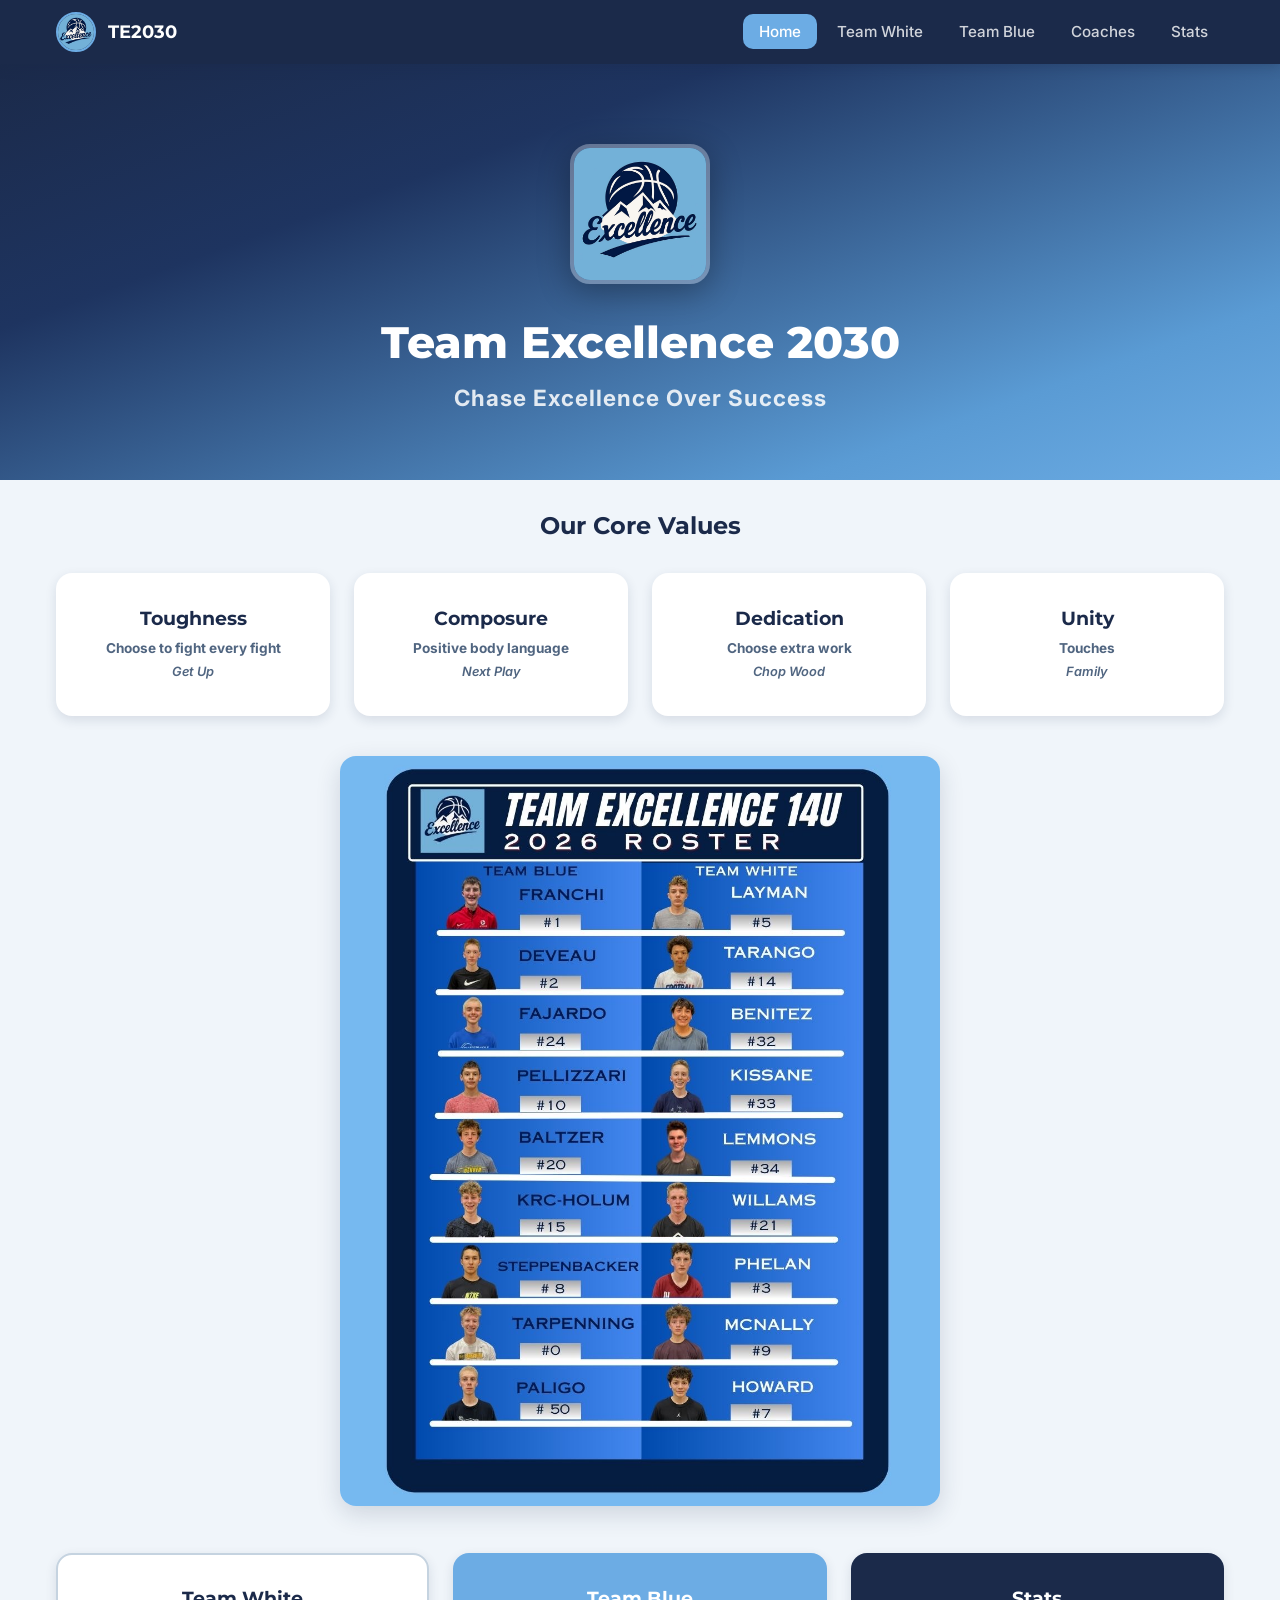
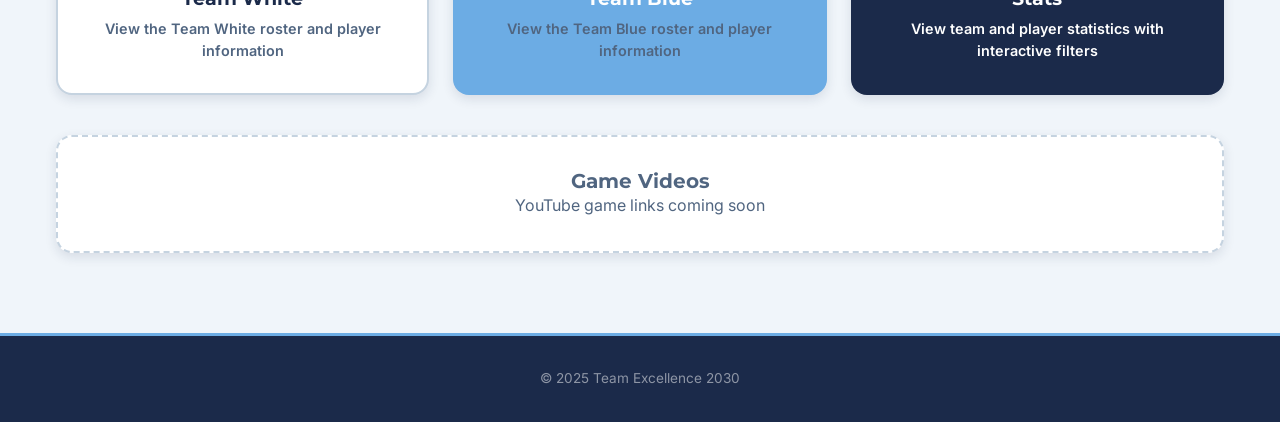
==== index.html @ e5146132 "Initial commit: TE2030 basketball website Static site with team rosters, coach bios, interactive sta" ====
<!DOCTYPE html>
<html lang="en">
<head>
  <meta charset="UTF-8">
  <meta name="viewport" content="width=device-width, initial-scale=1.0">
  <title>Team Excellence 2030</title>
  <link rel="preconnect" href="https://fonts.googleapis.com">
  <link rel="preconnect" href="https://fonts.gstatic.com" crossorigin>
  <link href="https://fonts.googleapis.com/css2?family=Inter:wght@400;500;600&family=Montserrat:wght@600;700;800&display=swap" rel="stylesheet">
  <link rel="stylesheet" href="css/styles.css">
</head>
<body>

  <nav class="navbar">
    <div class="nav-container">
      <a href="index.html" class="nav-brand">
        <img src="assets/images/logo-te.jpg" alt="TE2030 Logo">
        <span>TE2030</span>
      </a>
      <button class="nav-toggle" aria-label="Toggle navigation" aria-expanded="false">&#9776;</button>
      <ul class="nav-links">
        <li><a href="index.html" class="active">Home</a></li>
        <li><a href="team-white.html">Team White</a></li>
        <li><a href="team-blue.html">Team Blue</a></li>
        <li><a href="coaches.html">Coaches</a></li>
        <li><a href="stats.html">Stats</a></li>
      </ul>
    </div>
  </nav>

  <section class="hero">
    <img src="assets/images/logo-te.jpg" alt="Team Excellence 2030 Logo" class="hero-logo">
    <h1>Team Excellence 2030</h1>
    <p style="font-size: 1.4rem; font-weight: 700; letter-spacing: 1px; margin-top: 0.75rem;">Chase Excellence Over Success</p>
  </section>

  <div class="container">

    <!-- Core Values -->
    <section style="margin-bottom: 2.5rem;">
      <h2 style="text-align: center; margin-bottom: 1.25rem;">Our Core Values</h2>
      <div class="card-grid" style="grid-template-columns: repeat(4, 1fr);">
        <div class="card" style="">
          <h3>Toughness</h3>
          <p style="font-size: 0.85rem;"><strong>Choose to fight every fight</strong></p>
          <p style="font-size: 0.8rem; font-style: italic; margin-top: 0.25rem;">Get Up</p>
        </div>
        <div class="card" style="">
          <h3>Composure</h3>
          <p style="font-size: 0.85rem;"><strong>Positive body language</strong></p>
          <p style="font-size: 0.8rem; font-style: italic; margin-top: 0.25rem;">Next Play</p>
        </div>
        <div class="card" style="">
          <h3>Dedication</h3>
          <p style="font-size: 0.85rem;"><strong>Choose extra work</strong></p>
          <p style="font-size: 0.8rem; font-style: italic; margin-top: 0.25rem;">Chop Wood</p>
        </div>
        <div class="card" style="">
          <h3>Unity</h3>
          <p style="font-size: 0.85rem;"><strong>Touches</strong></p>
          <p style="font-size: 0.8rem; font-style: italic; margin-top: 0.25rem;">Family</p>
        </div>
      </div>
    </section>

    <!-- Team Roster Photo -->
    <section style="text-align: center; margin-bottom: 2.5rem;">
      <img src="assets/images/roster-photo.jpeg" alt="Team Excellence 2030 Roster" style="max-width: 600px; width: 100%; border-radius: var(--radius-lg); box-shadow: var(--shadow-lg);">
    </section>

    <!-- Navigation Cards -->
    <div class="card-grid">
      <a href="team-white.html" class="card card-white">
        <h3>Team White</h3>
        <p>View the Team White roster and player information</p>
      </a>
      <a href="team-blue.html" class="card card-blue">
        <h3>Team Blue</h3>
        <p>View the Team Blue roster and player information</p>
      </a>
      <a href="stats.html" class="card card-stats">
        <h3>Stats</h3>
        <p>View team and player statistics with interactive filters</p>
      </a>
    </div>

    <div class="coming-soon" style="margin-top: 2.5rem;">
      <h3>Game Videos</h3>
      <p>YouTube game links coming soon</p>
    </div>
  </div>

  <footer class="footer">
    &copy; 2025 Team Excellence 2030
  </footer>

  <script src="js/main.js"></script>
</body>
</html>
---- css/styles.css ----
/* ===== CSS Variables ===== */
:root {
  --carolina-blue: #6CACE4;
  --carolina-dark: #5A9BD4;
  --carolina-light: #8FC4ED;
  --navy: #1B2A4A;
  --navy-light: #243a5e;
  --white: #FFFFFF;
  --off-white: #F0F5FA;
  --light-blue: #E1F0FB;
  --ice-blue: #D0E8F7;
  --text-dark: #1B2A4A;
  --text-muted: #506580;
  --border: #C5D3E0;
  --shadow-sm: 0 1px 3px rgba(27, 42, 74, 0.08);
  --shadow: 0 4px 12px rgba(27, 42, 74, 0.12);
  --shadow-lg: 0 8px 24px rgba(27, 42, 74, 0.16);
  --shadow-xl: 0 12px 40px rgba(27, 42, 74, 0.20);
  --radius: 10px;
  --radius-lg: 16px;
  --nav-height: 64px;
}

/* ===== Reset ===== */
*, *::before, *::after {
  box-sizing: border-box;
  margin: 0;
  padding: 0;
}

/* ===== Typography ===== */
body {
  font-family: 'Inter', sans-serif;
  color: var(--text-dark);
  background: var(--off-white);
  line-height: 1.6;
  min-height: 100vh;
}

h1, h2, h3, h4 {
  font-family: 'Montserrat', sans-serif;
  font-weight: 700;
  line-height: 1.2;
}

h1 { font-size: 2rem; }
h2 { font-size: 1.5rem; }
h3 { font-size: 1.25rem; }

a {
  color: var(--carolina-blue);
  text-decoration: none;
}
a:hover { text-decoration: underline; }

/* ===== Navigation ===== */
.navbar {
  background: var(--navy);
  position: sticky;
  top: 0;
  z-index: 100;
  box-shadow: 0 2px 12px rgba(27, 42, 74, 0.3);
}

.nav-container {
  max-width: 1200px;
  margin: 0 auto;
  padding: 0 1rem;
  display: flex;
  align-items: center;
  justify-content: space-between;
  height: var(--nav-height);
}

.nav-brand {
  display: flex;
  align-items: center;
  gap: 0.75rem;
  color: var(--white);
  font-family: 'Montserrat', sans-serif;
  font-weight: 700;
  font-size: 1.1rem;
  text-decoration: none;
}

.nav-brand img {
  height: 40px;
  width: 40px;
  border-radius: 50%;
  object-fit: cover;
  border: 2px solid var(--carolina-blue);
}

.nav-links {
  display: flex;
  list-style: none;
  gap: 0.25rem;
}

.nav-links a {
  color: rgba(255, 255, 255, 0.8);
  padding: 0.5rem 1rem;
  border-radius: var(--radius);
  font-weight: 500;
  font-size: 0.95rem;
  transition: background 0.2s, color 0.2s;
  text-decoration: none;
}

.nav-links a:hover {
  background: rgba(108, 172, 228, 0.2);
  color: var(--white);
}

.nav-links a.active {
  background: var(--carolina-blue);
  color: var(--white);
}

.nav-toggle {
  display: none;
  background: none;
  border: none;
  color: var(--white);
  font-size: 1.5rem;
  cursor: pointer;
  padding: 0.5rem;
  line-height: 1;
}

/* ===== Layout ===== */
.container {
  max-width: 1200px;
  margin: 0 auto;
  padding: 2rem 1rem;
}

.page-header {
  text-align: center;
  padding: 3rem 1rem;
  background: linear-gradient(135deg, var(--navy) 0%, var(--navy-light) 40%, var(--carolina-dark) 100%);
  color: var(--white);
}


.page-header h1 {
  margin-bottom: 0.5rem;
}

.page-header p {
  color: rgba(255, 255, 255, 0.8);
  font-size: 1.1rem;
}

/* ===== Hero Section ===== */
.hero {
  text-align: center;
  padding: 5rem 1rem 4rem;
  background: linear-gradient(160deg, var(--navy) 0%, #1e3460 30%, var(--carolina-dark) 80%, var(--carolina-blue) 100%);
  color: var(--white);
}


.hero-logo {
  width: 140px;
  height: 140px;
  border-radius: 20px;
  object-fit: cover;
  border: 4px solid rgba(255, 255, 255, 0.3);
  margin-bottom: 1.5rem;
  box-shadow: 0 8px 32px rgba(0, 0, 0, 0.3);
}

.hero h1 {
  font-size: 2.75rem;
  margin-bottom: 0.5rem;
  font-weight: 800;
}

.hero p {
  font-size: 1.25rem;
  color: rgba(255, 255, 255, 0.85);
  max-width: 600px;
  margin: 0 auto;
  font-weight: 500;
  letter-spacing: 0.5px;
}

/* ===== Cards ===== */
.card-grid {
  display: grid;
  grid-template-columns: repeat(auto-fit, minmax(280px, 1fr));
  gap: 1.5rem;
  margin-top: 2rem;
}

.card {
  background: var(--white);
  border-radius: var(--radius-lg);
  box-shadow: var(--shadow);
  padding: 2rem 1.5rem;
  text-align: center;
  transition: transform 0.25s, box-shadow 0.25s;
  text-decoration: none;
  color: var(--text-dark);
  display: block;
  border: 2px solid transparent;
  position: relative;
  overflow: hidden;
}


.card:hover {
  transform: translateY(-6px);
  box-shadow: var(--shadow-xl);
  border-color: var(--carolina-blue);
  text-decoration: none;
}


.card-white {
  background: var(--white);
  border-color: var(--border);
}

.card-blue {
  background: var(--carolina-blue);
  color: var(--white);
}

.card-blue p {
  color: rgba(255, 255, 255, 0.85);
}

.card-stats {
  background: var(--navy);
  color: var(--white);
}

.card-stats p {
  color: #FFFFFF !important;
  font-weight: 600;
}

.card h3 {
  margin-bottom: 0.5rem;
  font-size: 1.2rem;
}

.card p {
  color: var(--text-muted);
  font-size: 0.9rem;
  line-height: 1.5;
  font-weight: 600;
}

/* ===== Tables ===== */
.table-wrapper {
  overflow-x: auto;
  -webkit-overflow-scrolling: touch;
  background: var(--white);
  border-radius: var(--radius-lg);
  box-shadow: var(--shadow);
  border: 1px solid var(--border);
}

table {
  width: 100%;
  border-collapse: collapse;
  font-size: 0.8rem;
  white-space: nowrap;
}

thead {
  background: linear-gradient(135deg, var(--navy) 0%, var(--navy-light) 100%);
  color: var(--white);
}

th {
  padding: 0.5rem 0.35rem;
  text-align: center;
  font-weight: 600;
  font-size: 0.7rem;
  text-transform: uppercase;
  letter-spacing: 0.3px;
  cursor: pointer;
  user-select: none;
  position: relative;
}

th:hover {
  background: rgba(108, 172, 228, 0.15);
}

th .sort-arrow {
  margin-left: 4px;
  font-size: 0.7rem;
  opacity: 0.5;
}

th.sort-active .sort-arrow {
  opacity: 1;
}

td {
  padding: 0.4rem 0.3rem;
  text-align: center;
  border-bottom: 1px solid var(--border);
}

/* Player name column - left aligned and sticky */
th:nth-child(2),
td:nth-child(2) {
  text-align: left;
  position: sticky;
  left: 0;
  z-index: 1;
}

th:nth-child(2) {
  z-index: 2;
}

td:nth-child(2) {
  background: inherit;
}

tbody tr:nth-child(even) {
  background: var(--light-blue);
}

tbody tr:hover {
  background: var(--ice-blue);
}

/* ===== Roster Table ===== */
.roster-table th:first-child,
.roster-table td:first-child {
  width: 60px;
}

.roster-table td:nth-child(2) {
  position: static;
}

/* ===== Team Page Header ===== */
.team-header-white {
  background: linear-gradient(135deg, var(--light-blue) 0%, var(--ice-blue) 50%, #c5dff0 100%);
  color: var(--navy);
}

.team-header-blue {
  background: linear-gradient(135deg, var(--navy) 0%, #1e3460 40%, var(--carolina-dark) 100%);
  color: var(--white);
}

.team-header-blue p {
  color: rgba(255, 255, 255, 0.8);
}

.team-header-white p {
  color: var(--text-muted);
}

/* ===== Stats Page ===== */
.stats-controls {
  display: flex;
  flex-wrap: wrap;
  gap: 1rem;
  align-items: center;
  margin-bottom: 1.5rem;
}

.tab-group {
  display: flex;
  border-radius: var(--radius);
  overflow: hidden;
  border: 2px solid var(--carolina-blue);
}

.tab-btn {
  padding: 0.6rem 1.5rem;
  border: none;
  background: var(--white);
  color: var(--navy);
  font-weight: 600;
  font-size: 0.9rem;
  cursor: pointer;
  transition: background 0.2s, color 0.2s;
  font-family: 'Montserrat', sans-serif;
}

.tab-btn.active {
  background: var(--carolina-blue);
  color: var(--white);
}

.tab-btn:hover:not(.active) {
  background: var(--light-blue);
}

.filter-select {
  padding: 0.6rem 1rem;
  border: 2px solid var(--border);
  border-radius: var(--radius);
  font-size: 0.9rem;
  font-family: 'Inter', sans-serif;
  background: var(--white);
  color: var(--text-dark);
  min-width: 200px;
  transition: border-color 0.2s;
}

.filter-select:focus {
  outline: none;
  border-color: var(--carolina-blue);
}

.btn {
  display: inline-block;
  padding: 0.65rem 1.5rem;
  border: none;
  border-radius: var(--radius);
  font-weight: 600;
  font-size: 0.9rem;
  cursor: pointer;
  font-family: 'Montserrat', sans-serif;
  text-decoration: none;
  transition: all 0.2s;
}

.btn:hover {
  text-decoration: none;
}

.btn:active {
  transform: scale(0.98);
}

.btn-primary {
  background: linear-gradient(135deg, var(--carolina-blue) 0%, var(--carolina-dark) 100%);
  color: var(--white);
  box-shadow: 0 2px 8px rgba(108, 172, 228, 0.4);
}

.btn-primary:hover {
  background: linear-gradient(135deg, var(--carolina-dark) 0%, #4a8bc4 100%);
  color: var(--white);
  box-shadow: 0 4px 12px rgba(108, 172, 228, 0.5);
}

.btn-navy {
  background: linear-gradient(135deg, var(--navy) 0%, var(--navy-light) 100%);
  color: var(--white);
  box-shadow: 0 2px 8px rgba(27, 42, 74, 0.3);
}

.btn-navy:hover {
  background: linear-gradient(135deg, var(--navy-light) 0%, #2e4e78 100%);
  color: var(--white);
  box-shadow: 0 4px 12px rgba(27, 42, 74, 0.4);
}

.btn-danger {
  background: #e74c3c;
  color: var(--white);
}

.btn-danger:hover {
  background: #c0392b;
}

.team-summary {
  display: grid;
  grid-template-columns: repeat(auto-fit, minmax(140px, 1fr));
  gap: 1rem;
  margin-bottom: 1.5rem;
}

.summary-card {
  background: var(--white);
  border-radius: var(--radius-lg);
  padding: 1.25rem;
  text-align: center;
  box-shadow: var(--shadow);
  border: 1px solid var(--border);
}

.summary-card .label {
  font-size: 0.8rem;
  color: var(--text-muted);
  text-transform: uppercase;
  letter-spacing: 0.5px;
  margin-bottom: 0.25rem;
}

.summary-card .value {
  font-size: 1.5rem;
  font-weight: 700;
  font-family: 'Montserrat', sans-serif;
  color: var(--navy);
}

.guest-badge {
  display: inline-block;
  background: var(--carolina-blue);
  color: var(--white);
  font-size: 0.65rem;
  font-weight: 700;
  padding: 0.1rem 0.35rem;
  border-radius: 3px;
  margin-left: 0.35rem;
  vertical-align: middle;
}

.stats-actions {
  display: flex;
  justify-content: flex-end;
  margin-bottom: 1rem;
}

.no-data-message {
  text-align: center;
  padding: 3rem 1rem;
  color: var(--text-muted);
  font-size: 1.1rem;
}

/* ===== Stat Entry Page ===== */
.password-overlay {
  position: fixed;
  inset: 0;
  background: linear-gradient(135deg, rgba(27, 42, 74, 0.92) 0%, rgba(108, 172, 228, 0.85) 100%);
  display: flex;
  align-items: center;
  justify-content: center;
  z-index: 1000;
}

.password-modal {
  background: var(--white);
  border-radius: var(--radius-lg);
  padding: 2.5rem;
  max-width: 400px;
  width: 90%;
  text-align: center;
  box-shadow: var(--shadow-xl);
  border-top: 4px solid var(--carolina-blue);
}

.password-modal h2 {
  margin-bottom: 0.5rem;
  color: var(--navy);
}

.password-modal p {
  color: var(--text-muted);
  margin-bottom: 1.5rem;
}

.password-modal input {
  width: 100%;
  padding: 0.75rem 1rem;
  border: 2px solid var(--border);
  border-radius: var(--radius);
  font-size: 1rem;
  text-align: center;
  margin-bottom: 1rem;
  font-family: 'Inter', sans-serif;
  transition: border-color 0.2s;
}

.password-modal input:focus {
  outline: none;
  border-color: var(--carolina-blue);
  box-shadow: 0 0 0 3px rgba(108, 172, 228, 0.2);
}

.password-error {
  color: #e74c3c;
  font-size: 0.85rem;
  margin-bottom: 0.5rem;
  display: none;
}

.entry-form {
  background: var(--white);
  border-radius: var(--radius-lg);
  box-shadow: var(--shadow);
  padding: 1.5rem;
  margin-bottom: 1.5rem;
  border: 1px solid var(--border);
}

.form-row {
  display: grid;
  grid-template-columns: repeat(auto-fit, minmax(200px, 1fr));
  gap: 1rem;
  margin-bottom: 1rem;
}

.form-group {
  display: flex;
  flex-direction: column;
  gap: 0.35rem;
}

.form-group label {
  font-weight: 600;
  font-size: 0.85rem;
  color: var(--text-muted);
  text-transform: uppercase;
  letter-spacing: 0.5px;
}

.form-group input,
.form-group select {
  padding: 0.6rem 0.75rem;
  border: 2px solid var(--border);
  border-radius: var(--radius);
  font-size: 0.95rem;
  font-family: 'Inter', sans-serif;
  color: var(--text-dark);
  transition: border-color 0.2s;
}

.form-group input:focus,
.form-group select:focus {
  outline: none;
  border-color: var(--carolina-blue);
  box-shadow: 0 0 0 3px rgba(108, 172, 228, 0.15);
}

.form-actions {
  display: flex;
  gap: 1rem;
  justify-content: center;
  margin-top: 1.5rem;
  flex-wrap: wrap;
}

.success-message {
  text-align: center;
  padding: 2rem;
  background: linear-gradient(135deg, #d4edda, #c3e6cb);
  border: 2px solid #28a745;
  border-radius: var(--radius-lg);
  margin-top: 1rem;
  display: none;
}

.success-message h3 {
  color: #155724;
  margin-bottom: 0.5rem;
}

.success-message a {
  color: #155724;
  font-weight: 600;
}

/* ===== Import JSON Section ===== */
.import-section {
  margin-top: 1.5rem;
  padding: 1.5rem;
  background: var(--white);
  border: 2px dashed var(--border);
  border-radius: var(--radius-lg);
}

.import-section h3 {
  margin-bottom: 0.75rem;
}

.import-section textarea {
  width: 100%;
  min-height: 120px;
  padding: 0.75rem;
  border: 2px solid var(--border);
  border-radius: var(--radius);
  font-family: 'Courier New', monospace;
  font-size: 0.85rem;
  resize: vertical;
  margin-bottom: 0.75rem;
  transition: border-color 0.2s;
}

.import-section textarea:focus {
  outline: none;
  border-color: var(--carolina-blue);
}

/* ===== Coming Soon ===== */
.coming-soon {
  text-align: center;
  padding: 2rem;
  background: var(--white);
  border-radius: var(--radius-lg);
  box-shadow: var(--shadow);
  color: var(--text-muted);
  margin-top: 2rem;
  border: 2px dashed var(--border);
}

/* ===== Footer ===== */
.footer {
  text-align: center;
  padding: 2rem 1rem;
  background: var(--navy);
  color: rgba(255, 255, 255, 0.5);
  font-size: 0.85rem;
  margin-top: 3rem;
  border-top: 3px solid var(--carolina-blue);
}

/* ===== Loading Spinner ===== */
.loading {
  text-align: center;
  padding: 3rem;
  color: var(--text-muted);
}

.loading::after {
  content: "";
  display: inline-block;
  width: 24px;
  height: 24px;
  border: 3px solid var(--border);
  border-top-color: var(--carolina-blue);
  border-radius: 50%;
  animation: spin 0.8s linear infinite;
  margin-left: 0.5rem;
  vertical-align: middle;
}

@keyframes spin {
  to { transform: rotate(360deg); }
}

/* ===== Mobile Responsive ===== */
@media (max-width: 768px) {
  .nav-toggle {
    display: block;
  }

  .nav-links {
    display: none;
    position: absolute;
    top: var(--nav-height);
    left: 0;
    right: 0;
    background: var(--navy);
    flex-direction: column;
    padding: 0.5rem 1rem 1rem;
    box-shadow: 0 4px 12px rgba(0, 0, 0, 0.2);
  }

  .nav-links.open {
    display: flex;
  }

  .nav-links a {
    padding: 0.75rem 1rem;
    min-height: 44px;
    display: flex;
    align-items: center;
  }

  .hero {
    padding: 3rem 1rem;
  }

  .hero h1 {
    font-size: 1.75rem;
  }

  .hero-logo {
    width: 100px;
    height: 100px;
  }

  h1 { font-size: 1.5rem; }
  h2 { font-size: 1.25rem; }

  .stats-controls {
    flex-direction: column;
    align-items: stretch;
  }

  .filter-select {
    min-width: 100%;
  }

  .form-actions {
    flex-direction: column;
  }

  .form-actions .btn {
    width: 100%;
    text-align: center;
  }

  .team-summary {
    grid-template-columns: repeat(2, 1fr);
  }
}

@media (max-width: 480px) {
  .container {
    padding: 1rem 0.75rem;
  }

  .team-summary {
    grid-template-columns: 1fr 1fr;
  }

  .card-grid {
    grid-template-columns: 1fr;
  }
}
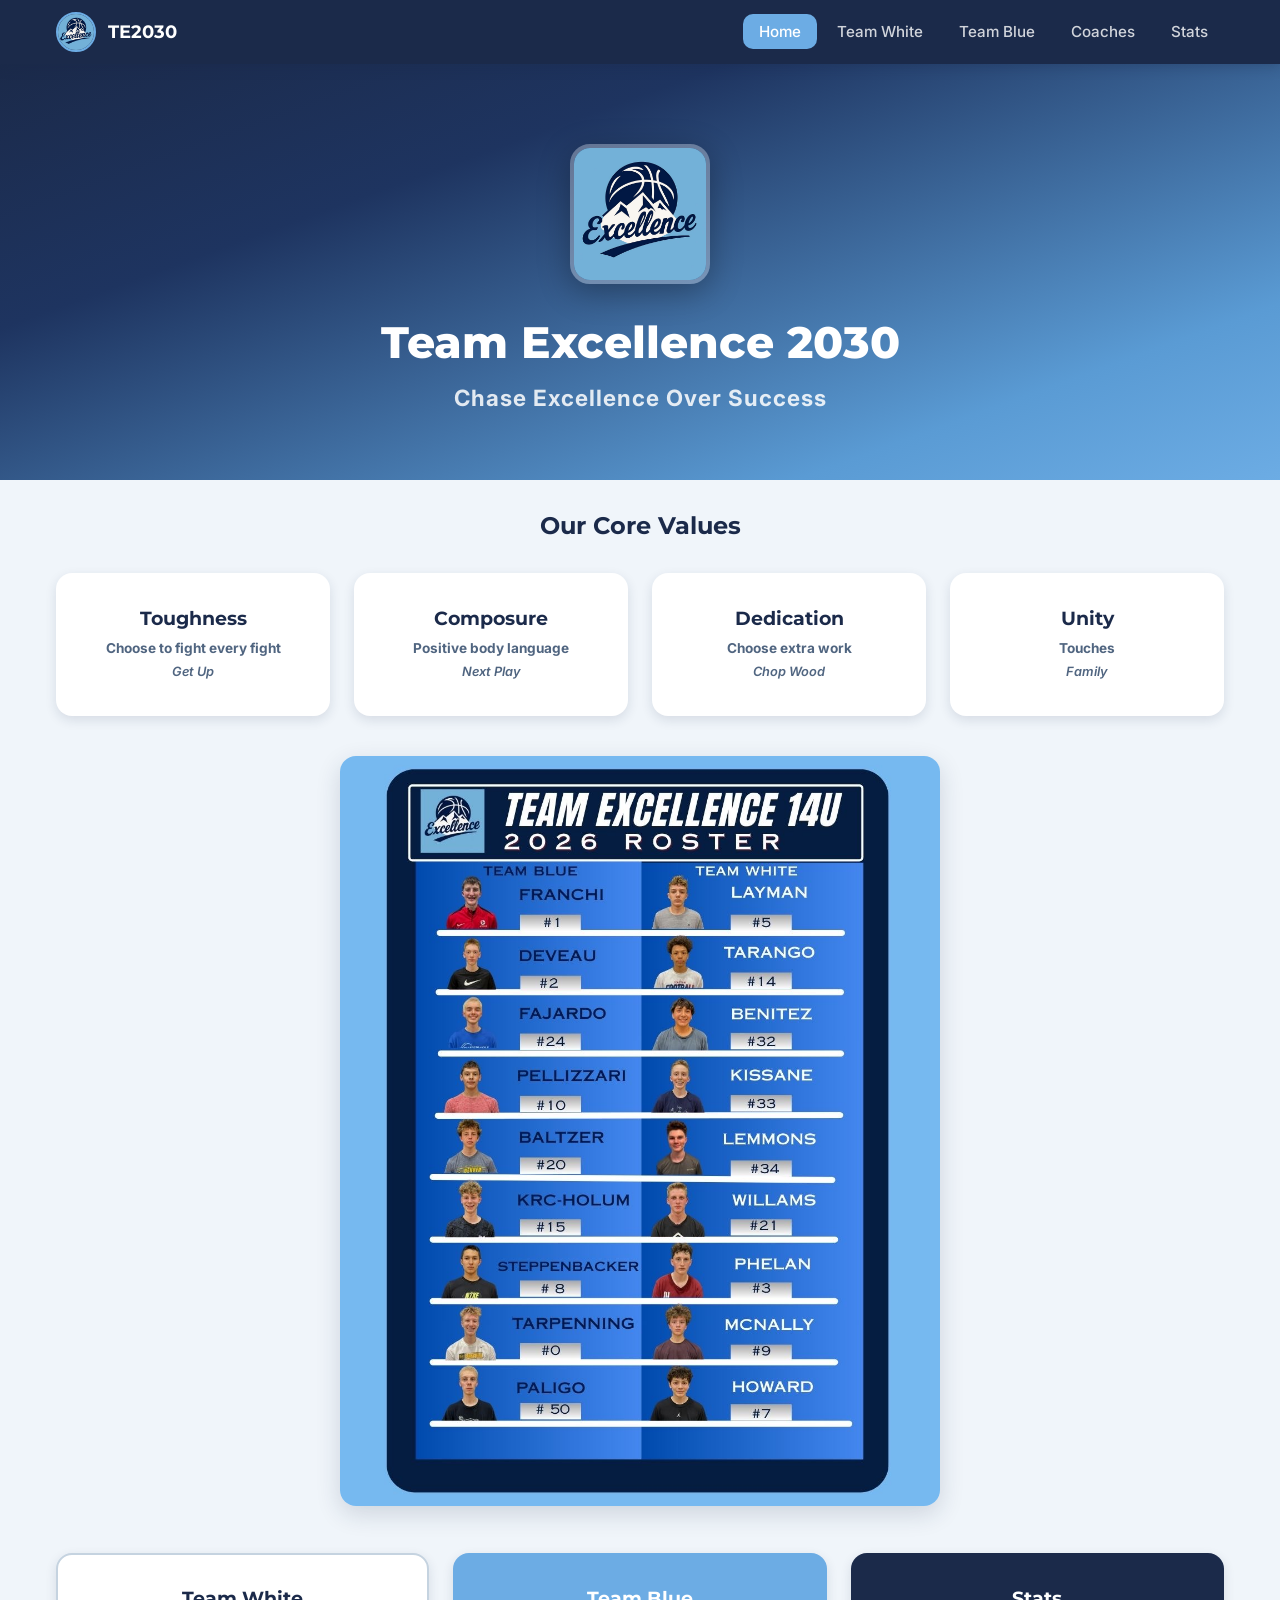
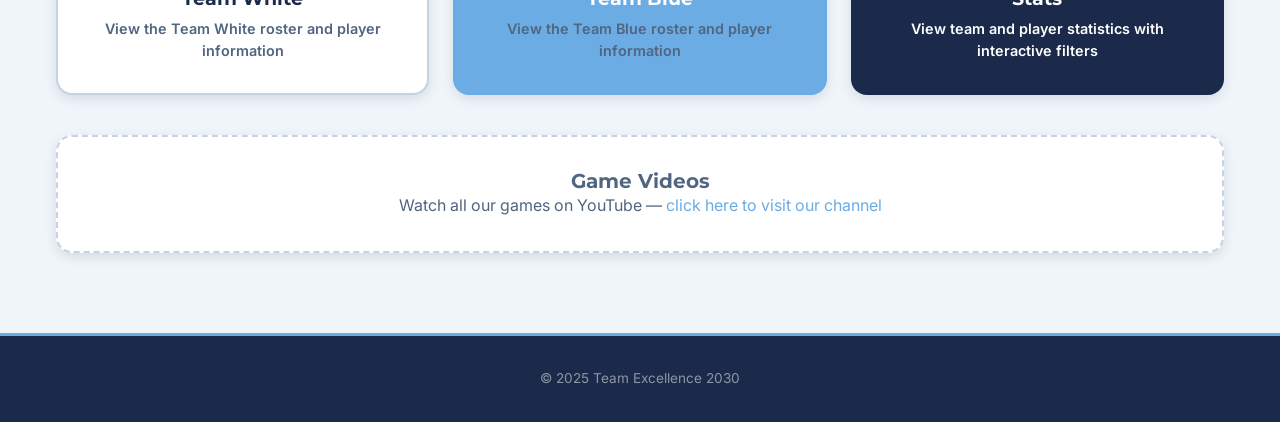
==== commit e9fcda69: "Add YouTube channel link to Game Videos section Co-Authored-By: Claude Sonnet 4.6 <noreply@anthropic" ====
--- a/index.html
+++ b/index.html
@@ -39,7 +39,7 @@
     <!-- Core Values -->
     <section style="margin-bottom: 2.5rem;">
       <h2 style="text-align: center; margin-bottom: 1.25rem;">Our Core Values</h2>
-      <div class="card-grid" style="grid-template-columns: repeat(4, 1fr);">
+      <div class="card-grid values-grid">
         <div class="card" style="">
           <h3>Toughness</h3>
           <p style="font-size: 0.85rem;"><strong>Choose to fight every fight</strong></p>
@@ -86,7 +86,7 @@
 
     <div class="coming-soon" style="margin-top: 2.5rem;">
       <h3>Game Videos</h3>
-      <p>YouTube game links coming soon</p>
+      <p>Watch all our games on YouTube — <a href="https://www.youtube.com/@TeamExcellence2030" target="_blank" rel="noopener">click here to visit our channel</a></p>
     </div>
   </div>
 
--- a/css/styles.css
+++ b/css/styles.css
@@ -194,6 +194,10 @@
   margin-top: 2rem;
 }
 
+.values-grid {
+  grid-template-columns: repeat(4, 1fr);
+}
+
 .card {
   background: var(--white);
   border-radius: var(--radius-lg);
@@ -319,10 +323,19 @@
 
 th:nth-child(2) {
   z-index: 2;
+  background: var(--navy);
 }
 
 td:nth-child(2) {
-  background: inherit;
+  background: var(--white);
+}
+
+tbody tr:nth-child(even) td:nth-child(2) {
+  background: var(--light-blue);
+}
+
+tbody tr:hover td:nth-child(2) {
+  background: var(--ice-blue);
 }
 
 tbody tr:nth-child(even) {
@@ -782,6 +795,10 @@
   h1 { font-size: 1.5rem; }
   h2 { font-size: 1.25rem; }
 
+  .values-grid {
+    grid-template-columns: repeat(2, 1fr);
+  }
+
   .stats-controls {
     flex-direction: column;
     align-items: stretch;
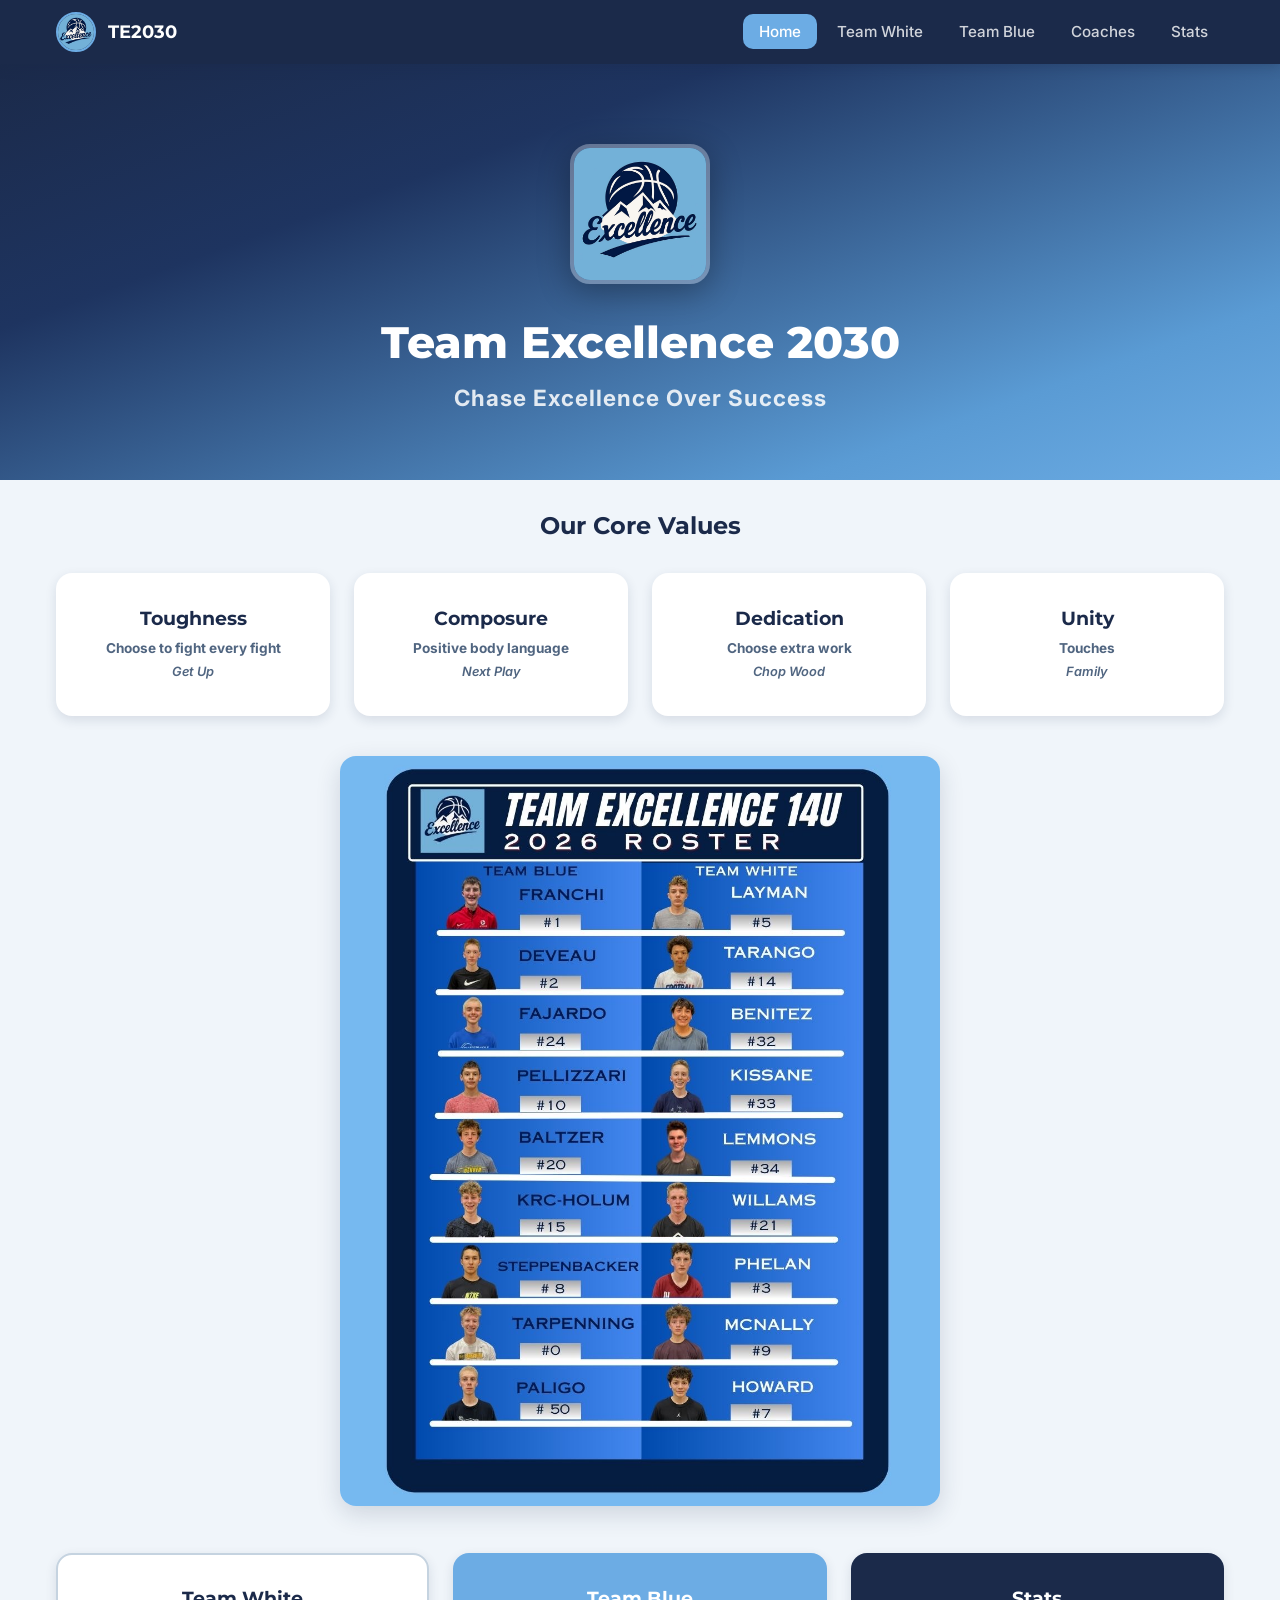
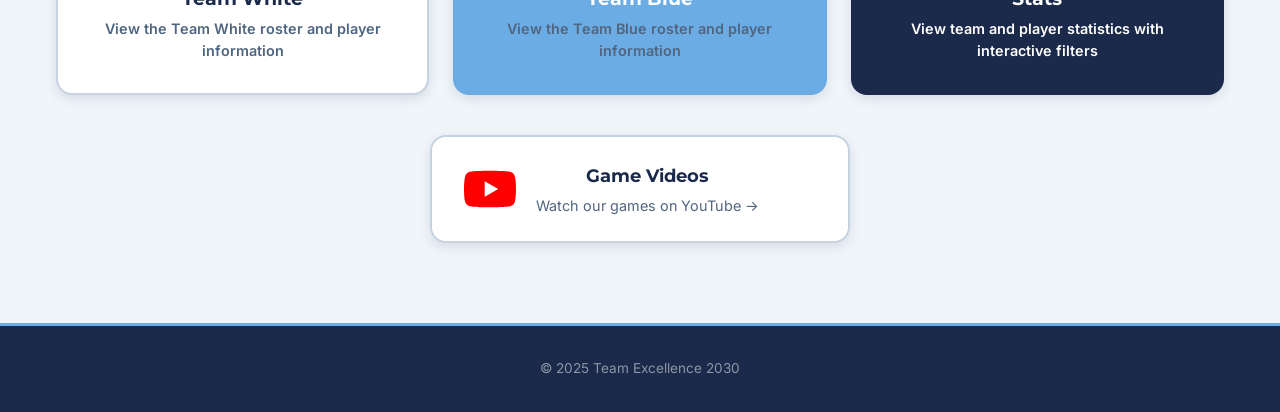
==== commit 11ffbcf2: "Replace coming-soon box with YouTube channel card Clean card design with YouTube logo icon, hover ef" ====
--- a/index.html
+++ b/index.html
@@ -84,9 +84,17 @@
       </a>
     </div>
 
-    <div class="coming-soon" style="margin-top: 2.5rem;">
-      <h3>Game Videos</h3>
-      <p>Watch all our games on YouTube — <a href="https://www.youtube.com/@TeamExcellence2030" target="_blank" rel="noopener">click here to visit our channel</a></p>
+    <div style="margin-top: 2.5rem; text-align: center;">
+      <a href="https://www.youtube.com/@TeamExcellence2030" target="_blank" rel="noopener" class="youtube-card">
+        <svg xmlns="http://www.w3.org/2000/svg" viewBox="0 0 24 24" width="52" height="52" aria-hidden="true">
+          <path fill="#FF0000" d="M23.498 6.186a3.016 3.016 0 0 0-2.122-2.136C19.505 3.545 12 3.545 12 3.545s-7.505 0-9.377.505A3.017 3.017 0 0 0 .502 6.186C0 8.07 0 12 0 12s0 3.93.502 5.814a3.016 3.016 0 0 0 2.122 2.136c1.871.505 9.376.505 9.376.505s7.505 0 9.377-.505a3.015 3.015 0 0 0 2.122-2.136C24 15.93 24 12 24 12s0-3.93-.502-5.814z"/>
+          <path fill="#FFFFFF" d="M9.545 15.568V8.432L15.818 12l-6.273 3.568z"/>
+        </svg>
+        <div>
+          <div class="youtube-card-title">Game Videos</div>
+          <div class="youtube-card-sub">Watch our games on YouTube &rarr;</div>
+        </div>
+      </a>
     </div>
   </div>
 
--- a/css/styles.css
+++ b/css/styles.css
@@ -703,6 +703,43 @@
   border-color: var(--carolina-blue);
 }
 
+/* ===== YouTube Card ===== */
+.youtube-card {
+  display: inline-flex;
+  align-items: center;
+  gap: 1.25rem;
+  background: var(--white);
+  border-radius: var(--radius-lg);
+  box-shadow: var(--shadow);
+  padding: 1.5rem 2rem;
+  text-decoration: none;
+  color: var(--text-dark);
+  border: 2px solid var(--border);
+  transition: transform 0.25s, box-shadow 0.25s, border-color 0.25s;
+  max-width: 420px;
+  width: 100%;
+}
+
+.youtube-card:hover {
+  transform: translateY(-4px);
+  box-shadow: var(--shadow-xl);
+  border-color: #FF0000;
+  text-decoration: none;
+}
+
+.youtube-card-title {
+  font-family: 'Montserrat', sans-serif;
+  font-weight: 700;
+  font-size: 1.15rem;
+  color: var(--navy);
+  margin-bottom: 0.2rem;
+}
+
+.youtube-card-sub {
+  font-size: 0.9rem;
+  color: var(--text-muted);
+}
+
 /* ===== Coming Soon ===== */
 .coming-soon {
   text-align: center;
